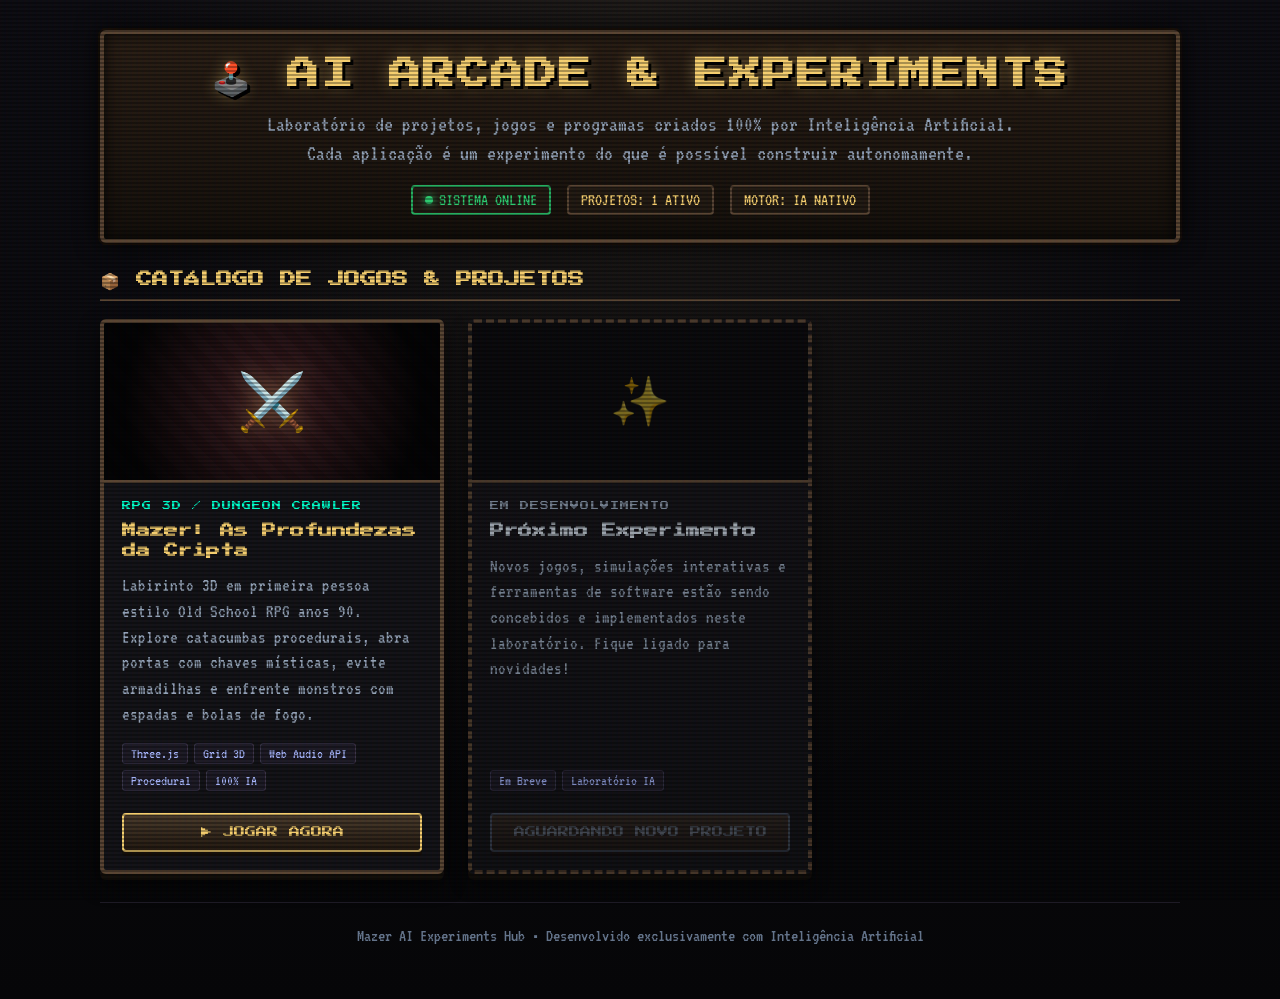
==== index.html @ 8337c311 "feat: Hub retro de projetos com IA" ====
<!DOCTYPE html>
<html lang="pt-BR">
<head>
    <meta charset="UTF-8">
    <meta name="viewport" content="width=device-width, initial-scale=1.0">
    <title>AI Arcade Lab | Hub de Projetos Feitos com IA</title>
    <link rel="preconnect" href="https://fonts.googleapis.com">
    <link rel="preconnect" href="https://fonts.gstatic.com" crossorigin>
    <link href="https://fonts.googleapis.com/css2?family=Press+Start+2P&family=VT323&display=swap" rel="stylesheet">
    <style>
        :root {
            --bg-dark: #0a0a0f;
            --card-bg: #141318;
            --border-bronze: #5a4533;
            --gold: #f7d070;
            --gold-bright: #ffd700;
            --cyan: #00ffcc;
            --red: #e74c3c;
            --text-main: #e2e8f0;
            --text-dim: #94a3b8;
        }

        * {
            box-sizing: border-box;
            margin: 0;
            padding: 0;
            user-select: none;
            -webkit-user-select: none;
        }

        body {
            background-color: var(--bg-dark);
            color: var(--text-main);
            font-family: 'VT323', monospace;
            font-size: 20px;
            min-height: 100vh;
            display: flex;
            flex-direction: column;
            align-items: center;
            position: relative;
            overflow-x: hidden;
            background-image: 
                radial-gradient(ellipse at 50% 0%, rgba(247, 208, 112, 0.08) 0%, transparent 60%),
                linear-gradient(180deg, #0e0d13 0%, #060608 100%);
        }

        .crt-scanlines {
            position: fixed;
            inset: 0;
            pointer-events: none;
            background: linear-gradient(rgba(18, 16, 16, 0) 50%, rgba(0, 0, 0, 0.3) 50%),
                        linear-gradient(90deg, rgba(255, 0, 0, 0.02), rgba(0, 255, 0, 0.01), rgba(0, 0, 255, 0.02));
            background-size: 100% 4px, 6px 100%;
            z-index: 999;
        }

        .container {
            width: 100%;
            max-width: 1120px;
            padding: 30px 20px;
            display: flex;
            flex-direction: column;
            gap: 28px;
            z-index: 10;
        }

        header {
            background: linear-gradient(180deg, #2b1f16 0%, #15100c 100%);
            border: 4px solid var(--border-bronze);
            border-radius: 6px;
            padding: 24px;
            box-shadow: 
                0 0 25px rgba(0, 0, 0, 0.9),
                inset 0 0 15px rgba(0, 0, 0, 0.8),
                0 0 0 2px #20140b;
            text-align: center;
            position: relative;
        }

        .hub-title {
            font-family: 'Press Start 2P', monospace;
            font-size: clamp(18px, 4vw, 32px);
            color: var(--gold);
            text-shadow: 3px 3px 0 #000, 0 0 15px rgba(247, 208, 112, 0.4);
            margin-bottom: 12px;
            letter-spacing: 2px;
        }

        .hub-subtitle {
            font-size: 22px;
            color: var(--text-dim);
            max-width: 780px;
            margin: 0 auto;
            line-height: 1.3;
        }

        .status-strip {
            margin-top: 18px;
            display: flex;
            justify-content: center;
            gap: 16px;
            flex-wrap: wrap;
            font-size: 18px;
        }

        .badge {
            background: #231b14;
            border: 2px solid var(--border-bronze);
            padding: 4px 12px;
            border-radius: 4px;
            color: var(--gold);
            display: inline-flex;
            align-items: center;
            gap: 6px;
        }

        .badge-online {
            border-color: #27ae60;
            color: #2ecc71;
        }

        .badge-online::before {
            content: '';
            width: 8px;
            height: 8px;
            background: #2ecc71;
            border-radius: 50%;
            display: inline-block;
            box-shadow: 0 0 8px #2ecc71;
        }

        .section-header {
            display: flex;
            align-items: center;
            justify-content: space-between;
            border-bottom: 2px solid var(--border-bronze);
            padding-bottom: 8px;
        }

        .section-title {
            font-family: 'Press Start 2P', monospace;
            font-size: 16px;
            color: var(--gold);
            display: flex;
            align-items: center;
            gap: 10px;
        }

        .projects-grid {
            display: grid;
            grid-template-columns: repeat(auto-fill, minmax(320px, 1fr));
            gap: 24px;
        }

        .project-card {
            background: var(--card-bg);
            border: 4px solid var(--border-bronze);
            border-radius: 6px;
            box-shadow: 0 6px 0 #120e0a, 0 10px 20px rgba(0, 0, 0, 0.6);
            display: flex;
            flex-direction: column;
            overflow: hidden;
            transition: transform 0.15s ease, border-color 0.15s ease, box-shadow 0.15s ease;
            position: relative;
        }

        .project-card:hover {
            transform: translateY(-4px);
            border-color: var(--gold);
            box-shadow: 0 10px 0 #120e0a, 0 0 20px rgba(247, 208, 112, 0.25);
        }

        .card-banner {
            height: 160px;
            background: #08080c;
            border-bottom: 3px solid var(--border-bronze);
            display: flex;
            align-items: center;
            justify-content: center;
            position: relative;
            overflow: hidden;
        }

        .card-banner-bg-dungeon {
            background: 
                radial-gradient(circle at center, rgba(231, 76, 60, 0.2) 0%, rgba(0,0,0,0.85) 80%),
                repeating-linear-gradient(45deg, #18151f, #18151f 10px, #121019 10px, #121019 20px);
            width: 100%;
            height: 100%;
            display: flex;
            align-items: center;
            justify-content: center;
            flex-direction: column;
            gap: 8px;
        }

        .banner-icon {
            font-size: 56px;
            filter: drop-shadow(0 0 12px rgba(247, 208, 112, 0.4));
            animation: pulse-icon 2.5s infinite ease-in-out;
        }

        @keyframes pulse-icon {
            0%, 100% { transform: scale(1); }
            50% { transform: scale(1.08); }
        }

        .card-body {
            padding: 18px;
            display: flex;
            flex-direction: column;
            flex: 1;
            gap: 12px;
        }

        .card-category {
            font-family: 'Press Start 2P', monospace;
            font-size: 9px;
            color: var(--cyan);
            letter-spacing: 1px;
            text-transform: uppercase;
        }

        .card-title {
            font-family: 'Press Start 2P', monospace;
            font-size: 14px;
            color: var(--gold);
            line-height: 1.4;
        }

        .card-desc {
            font-size: 19px;
            color: var(--text-dim);
            line-height: 1.35;
            flex: 1;
        }

        .tags-container {
            display: flex;
            flex-wrap: wrap;
            gap: 6px;
            margin-top: 4px;
        }

        .tag {
            font-size: 15px;
            background: #1e1b26;
            color: #a5b4fc;
            border: 1px solid #3b354d;
            padding: 2px 8px;
            border-radius: 3px;
        }

        .btn-launch {
            display: flex;
            align-items: center;
            justify-content: center;
            gap: 8px;
            margin-top: 10px;
            background: linear-gradient(180deg, #4a3b2c 0%, #241a12 100%);
            color: var(--gold);
            border: 2px solid var(--gold);
            padding: 12px;
            border-radius: 4px;
            text-decoration: none;
            font-family: 'Press Start 2P', monospace;
            font-size: 11px;
            box-shadow: 0 4px 0 #150f0a;
            cursor: pointer;
            transition: all 0.1s ease;
        }

        .btn-launch:hover {
            background: linear-gradient(180deg, #5e4a36 0%, #302217 100%);
            color: #ffffff;
            border-color: #ffffff;
            transform: translateY(2px);
            box-shadow: 0 2px 0 #150f0a;
        }

        .btn-launch:active {
            transform: translateY(4px);
            box-shadow: 0 0 0 #150f0a;
        }

        .card-coming-soon {
            opacity: 0.75;
            border-style: dashed;
        }

        .card-coming-soon:hover {
            border-color: var(--cyan);
            box-shadow: 0 6px 0 #120e0a, 0 0 15px rgba(0, 255, 204, 0.2);
        }

        .banner-icon-placeholder {
            font-size: 48px;
            opacity: 0.6;
        }

        footer {
            margin-top: auto;
            text-align: center;
            padding: 24px 12px;
            color: #64748b;
            font-size: 18px;
            border-top: 1px solid #1e1b26;
            width: 100%;
        }
    </style>
</head>
<body>
    <div class="crt-scanlines"></div>

    <div class="container">
        <header>
            <h1 class="hub-title">🕹️ AI ARCADE & EXPERIMENTS</h1>
            <p class="hub-subtitle">Laboratório de projetos, jogos e programas criados 100% por Inteligência Artificial. Cada aplicação é um experimento do que é possível construir autonomamente.</p>
            
            <div class="status-strip">
                <span class="badge badge-online">SISTEMA ONLINE</span>
                <span class="badge">PROJETOS: 1 ATIVO</span>
                <span class="badge">MOTOR: IA NATIVO</span>
            </div>
        </header>

        <main>
            <div class="section-header">
                <h2 class="section-title">📦 CATÁLOGO DE JOGOS & PROJETOS</h2>
            </div>

            <div class="projects-grid" style="margin-top: 18px;">
                <article class="project-card">
                    <div class="card-banner">
                        <div class="card-banner-bg-dungeon">
                            <span class="banner-icon">⚔️</span>
                        </div>
                    </div>
                    <div class="card-body">
                        <span class="card-category">RPG 3D / DUNGEON CRAWLER</span>
                        <h3 class="card-title">Mazer: As Profundezas da Cripta</h3>
                        <p class="card-desc">
                            Labirinto 3D em primeira pessoa estilo Old School RPG anos 90. Explore catacumbas procedurais, abra portas com chaves místicas, evite armadilhas e enfrente monstros com espadas e bolas de fogo.
                        </p>
                        <div class="tags-container">
                            <span class="tag">Three.js</span>
                            <span class="tag">Grid 3D</span>
                            <span class="tag">Web Audio API</span>
                            <span class="tag">Procedural</span>
                            <span class="tag">100% IA</span>
                        </div>
                        <a href="./3D Dungeon Crawler/index.html" class="btn-launch" id="launch-dungeon">
                            ▶ JOGAR AGORA
                        </a>
                    </div>
                </article>

                <article class="project-card card-coming-soon">
                    <div class="card-banner">
                        <span class="banner-icon-placeholder">✨</span>
                    </div>
                    <div class="card-body">
                        <span class="card-category" style="color: #94a3b8;">EM DESENVOLVIMENTO</span>
                        <h3 class="card-title" style="color: #cbd5e1;">Próximo Experimento</h3>
                        <p class="card-desc">
                            Novos jogos, simulações interativas e ferramentas de software estão sendo concebidos e implementados neste laboratório. Fique ligado para novidades!
                        </p>
                        <div class="tags-container">
                            <span class="tag">Em Breve</span>
                            <span class="tag">Laboratório IA</span>
                        </div>
                        <button class="btn-launch" style="opacity: 0.5; cursor: not-allowed; border-color: #64748b; color: #94a3b8;" disabled>
                            AGUARDANDO NOVO PROJETO
                        </button>
                    </div>
                </article>
            </div>
        </main>

        <footer>
            Mazer AI Experiments Hub • Desenvolvido exclusivamente com Inteligência Artificial
        </footer>
    </div>

    <script>
        const audioCtx = new (window.AudioContext || window.webkitAudioContext)();

        function playRetroBlip(freq = 440, duration = 0.06) {
            try {
                if (audioCtx.state === 'suspended') {
                    audioCtx.resume();
                }
                const osc = audioCtx.createOscillator();
                const gain = audioCtx.createGain();
                osc.type = 'triangle';
                osc.frequency.setValueAtTime(freq, audioCtx.currentTime);
                osc.frequency.exponentialRampToValueAtTime(freq * 1.5, audioCtx.currentTime + duration);
                gain.gain.setValueAtTime(0.1, audioCtx.currentTime);
                gain.gain.exponentialRampToValueAtTime(0.001, audioCtx.currentTime + duration);
                osc.connect(gain);
                gain.connect(audioCtx.destination);
                osc.start();
                osc.stop(audioCtx.currentTime + duration);
            } catch (e) {}
        }

        document.querySelectorAll('.btn-launch').forEach(btn => {
            btn.addEventListener('mouseenter', () => playRetroBlip(520, 0.04));
            btn.addEventListener('click', () => playRetroBlip(880, 0.08));
        });
    </script>
</body>
</html>
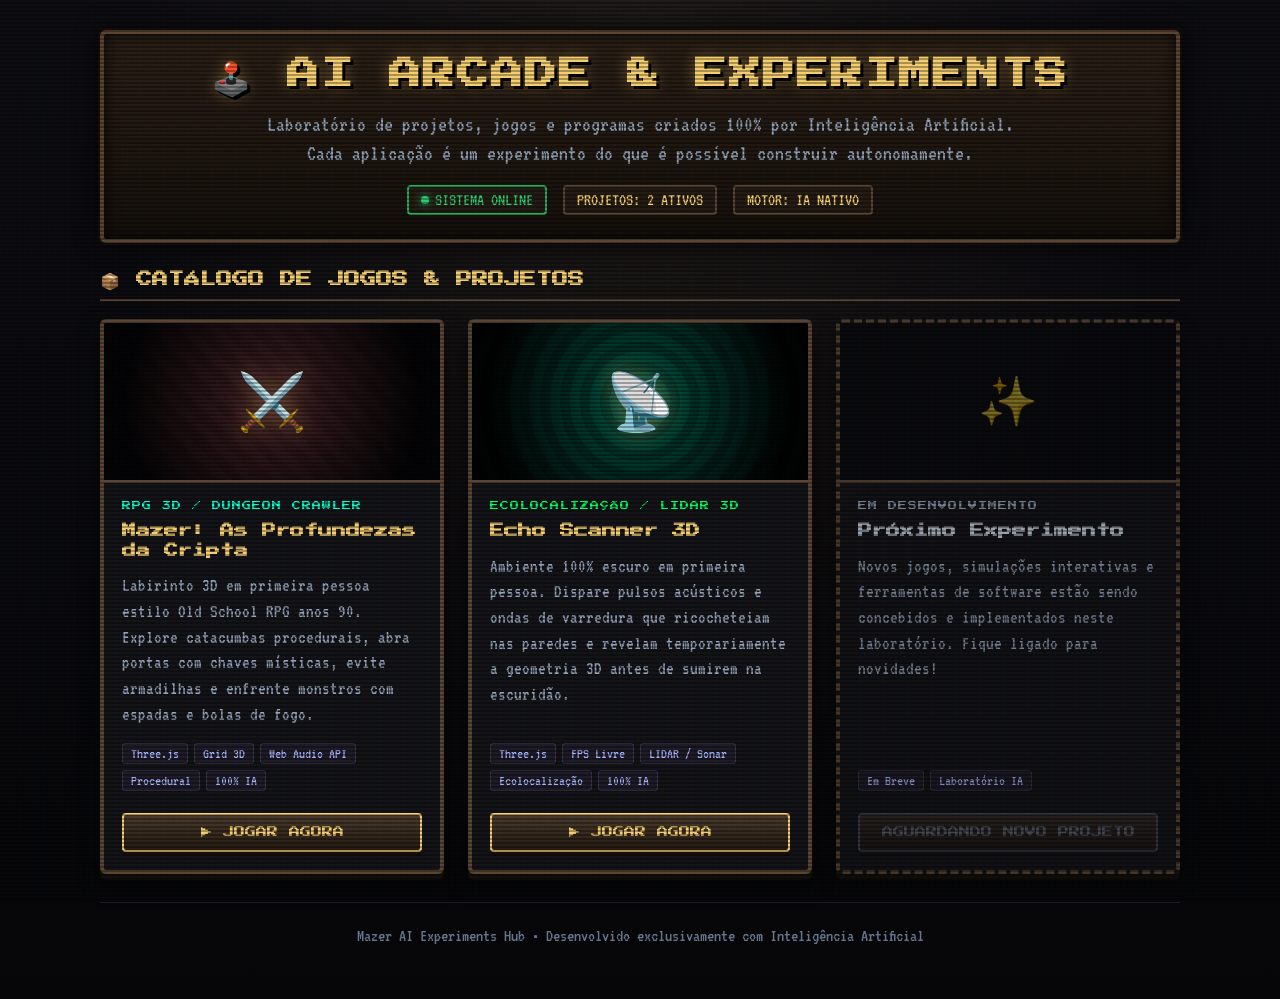
==== commit c0e95c34: "feat: add Echo Scanner 3D game, update arcade hub and README" ====
--- a/index.html
+++ b/index.html
@@ -194,6 +194,19 @@
             gap: 8px;
         }
 
+        .card-banner-bg-echo {
+            background: 
+                radial-gradient(circle at center, rgba(0, 255, 204, 0.25) 0%, rgba(0,0,0,0.9) 80%),
+                repeating-radial-gradient(circle, #001f18 0, #001f18 10px, #000806 10px, #000806 20px);
+            width: 100%;
+            height: 100%;
+            display: flex;
+            align-items: center;
+            justify-content: center;
+            flex-direction: column;
+            gap: 8px;
+        }
+
         .banner-icon {
             font-size: 56px;
             filter: drop-shadow(0 0 12px rgba(247, 208, 112, 0.4));
@@ -319,7 +332,7 @@
             
             <div class="status-strip">
                 <span class="badge badge-online">SISTEMA ONLINE</span>
-                <span class="badge">PROJETOS: 1 ATIVO</span>
+                <span class="badge">PROJETOS: 2 ATIVOS</span>
                 <span class="badge">MOTOR: IA NATIVO</span>
             </div>
         </header>
@@ -350,6 +363,31 @@
                             <span class="tag">100% IA</span>
                         </div>
                         <a href="./3D Dungeon Crawler/index.html" class="btn-launch" id="launch-dungeon">
+                            ▶ JOGAR AGORA
+                        </a>
+                    </div>
+                </article>
+
+                <article class="project-card">
+                    <div class="card-banner">
+                        <div class="card-banner-bg-echo">
+                            <span class="banner-icon" style="color: #00ffcc;">📡</span>
+                        </div>
+                    </div>
+                    <div class="card-body">
+                        <span class="card-category" style="color: #00ff66;">ECOLOCALIZAÇÃO / LIDAR 3D</span>
+                        <h3 class="card-title">Echo Scanner 3D</h3>
+                        <p class="card-desc">
+                            Ambiente 100% escuro em primeira pessoa. Dispare pulsos acústicos e ondas de varredura que ricocheteiam nas paredes e revelam temporariamente a geometria 3D antes de sumirem na escuridão.
+                        </p>
+                        <div class="tags-container">
+                            <span class="tag">Three.js</span>
+                            <span class="tag">FPS Livre</span>
+                            <span class="tag">LIDAR / Sonar</span>
+                            <span class="tag">Ecolocalização</span>
+                            <span class="tag">100% IA</span>
+                        </div>
+                        <a href="./Echo Scanner 3D/index.html" class="btn-launch" id="launch-echo">
                             ▶ JOGAR AGORA
                         </a>
                     </div>
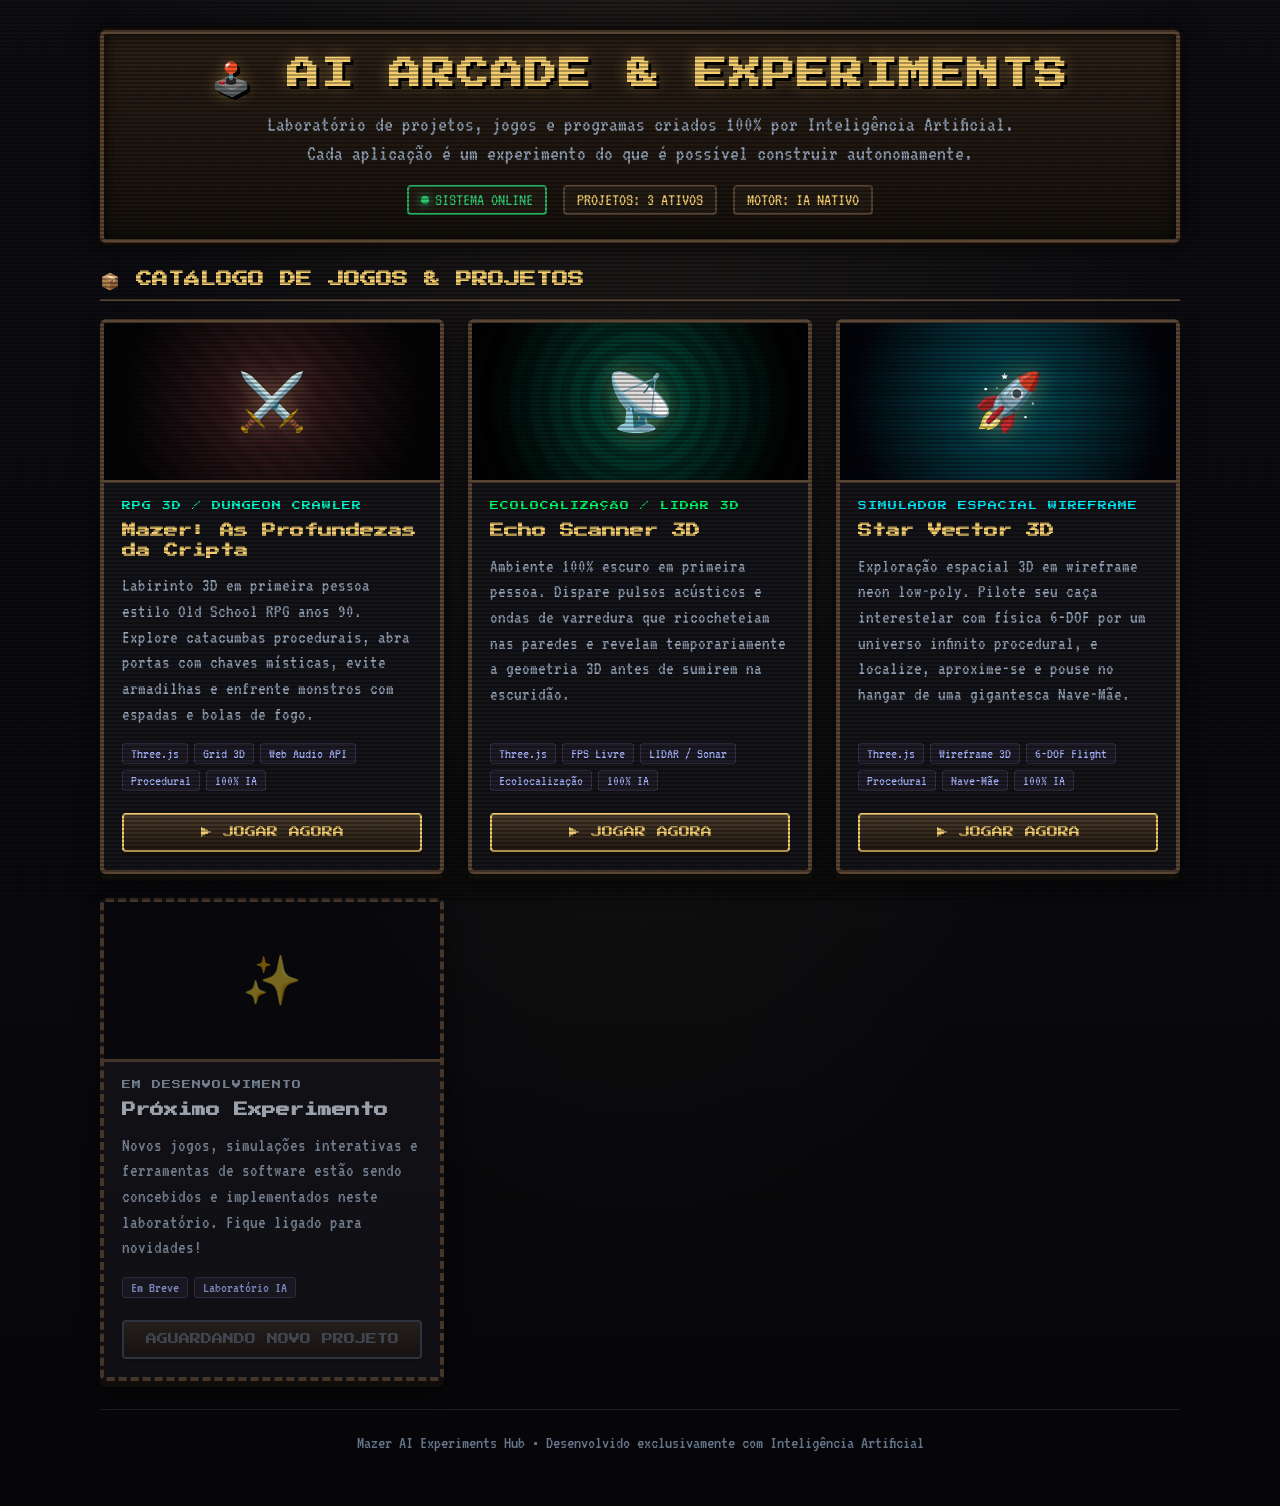
==== commit 523da5ea: "feat: add Star Vector 3D game with multi-grapple and Hanabi cluster missiles - Create Star Vector 3D" ====
--- a/index.html
+++ b/index.html
@@ -207,6 +207,19 @@
             gap: 8px;
         }
 
+        .card-banner-bg-vector {
+            background: 
+                radial-gradient(circle at center, rgba(0, 240, 255, 0.3) 0%, rgba(2, 2, 8, 0.95) 85%),
+                repeating-linear-gradient(0deg, #051020, #051020 12px, #020810 12px, #020810 24px);
+            width: 100%;
+            height: 100%;
+            display: flex;
+            align-items: center;
+            justify-content: center;
+            flex-direction: column;
+            gap: 8px;
+        }
+
         .banner-icon {
             font-size: 56px;
             filter: drop-shadow(0 0 12px rgba(247, 208, 112, 0.4));
@@ -332,7 +345,7 @@
             
             <div class="status-strip">
                 <span class="badge badge-online">SISTEMA ONLINE</span>
-                <span class="badge">PROJETOS: 2 ATIVOS</span>
+                <span class="badge">PROJETOS: 3 ATIVOS</span>
                 <span class="badge">MOTOR: IA NATIVO</span>
             </div>
         </header>
@@ -388,6 +401,32 @@
                             <span class="tag">100% IA</span>
                         </div>
                         <a href="./Echo Scanner 3D/index.html" class="btn-launch" id="launch-echo">
+                            ▶ JOGAR AGORA
+                        </a>
+                    </div>
+                </article>
+
+                <article class="project-card">
+                    <div class="card-banner">
+                        <div class="card-banner-bg-vector">
+                            <span class="banner-icon" style="color: #00f0ff;">🚀</span>
+                        </div>
+                    </div>
+                    <div class="card-body">
+                        <span class="card-category" style="color: #00f0ff;">SIMULADOR ESPACIAL WIREFRAME</span>
+                        <h3 class="card-title">Star Vector 3D</h3>
+                        <p class="card-desc">
+                            Exploração espacial 3D em wireframe neon low-poly. Pilote seu caça interestelar com física 6-DOF por um universo infinito procedural, e localize, aproxime-se e pouse no hangar de uma gigantesca Nave-Mãe.
+                        </p>
+                        <div class="tags-container">
+                            <span class="tag">Three.js</span>
+                            <span class="tag">Wireframe 3D</span>
+                            <span class="tag">6-DOF Flight</span>
+                            <span class="tag">Procedural</span>
+                            <span class="tag">Nave-Mãe</span>
+                            <span class="tag">100% IA</span>
+                        </div>
+                        <a href="./Star Vector 3D/index.html" class="btn-launch" id="launch-vector">
                             ▶ JOGAR AGORA
                         </a>
                     </div>
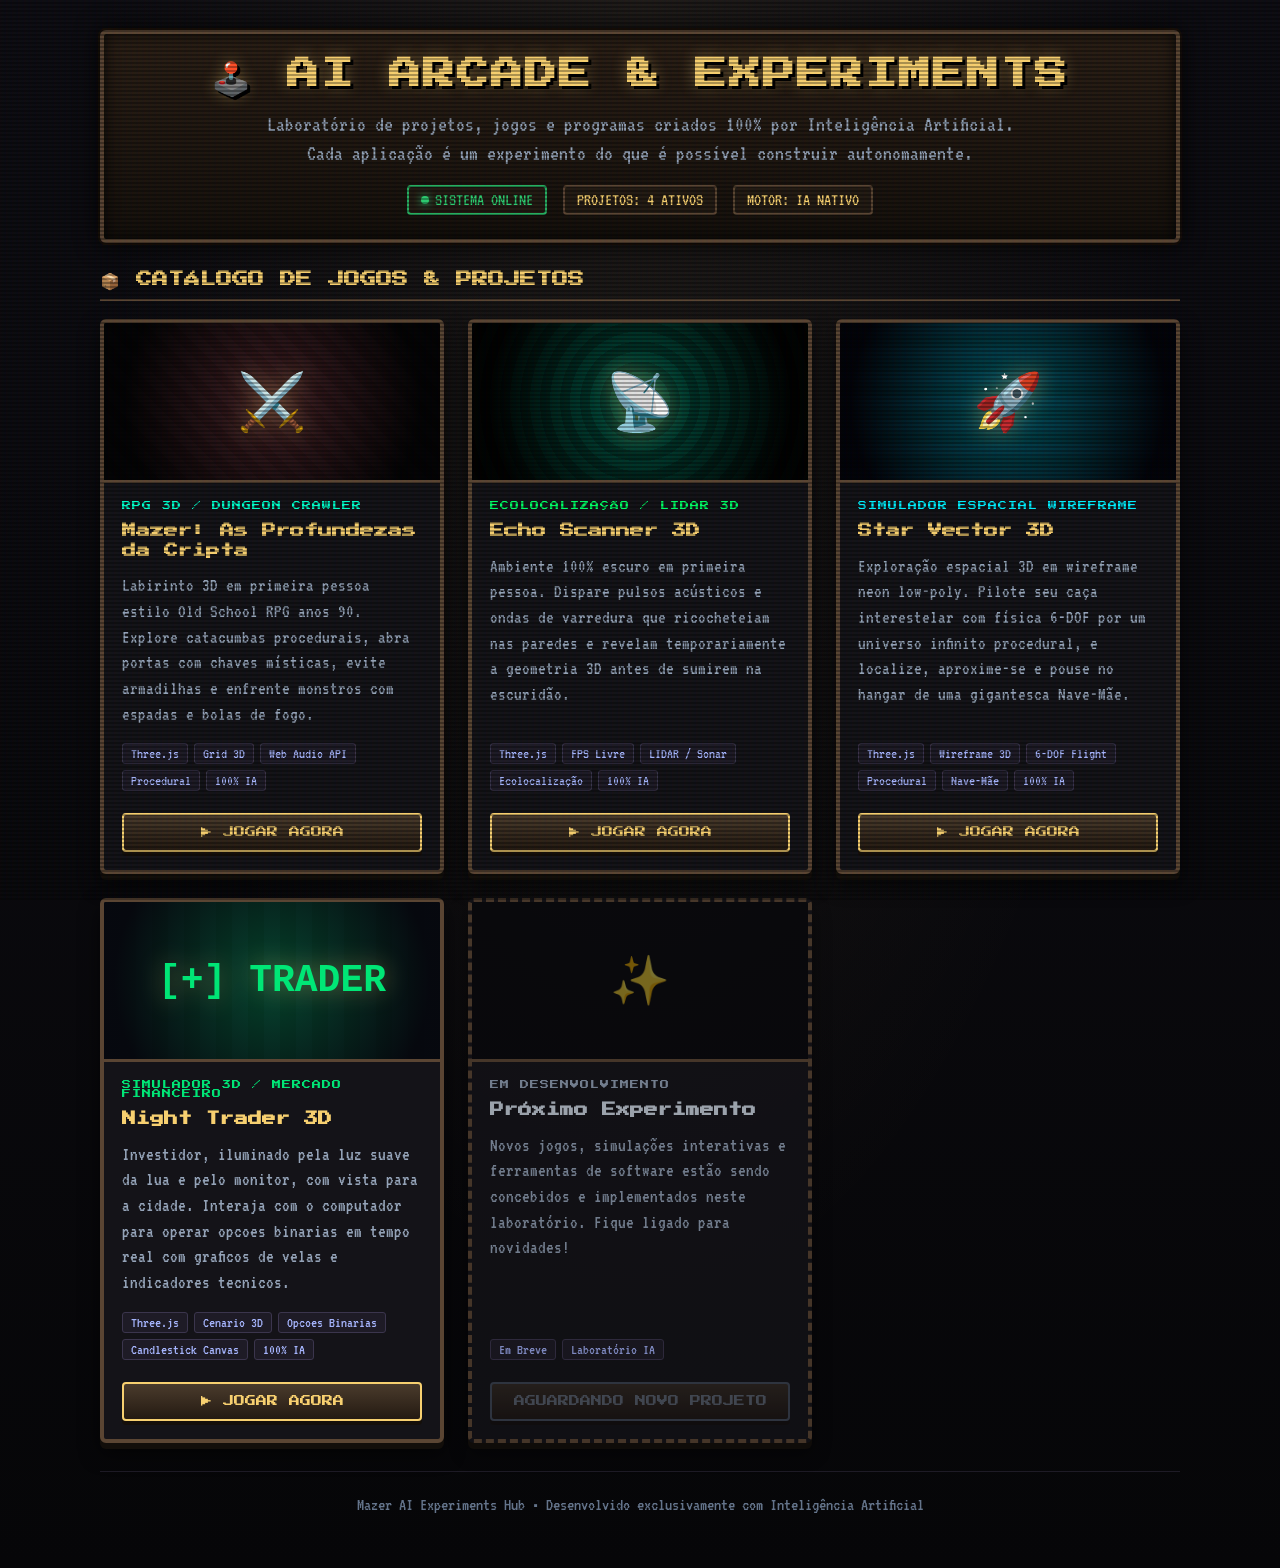
==== commit 03a099ba: "feat: release Night Trader 3D v0.1" ====
--- a/index.html
+++ b/index.html
@@ -220,6 +220,19 @@
             gap: 8px;
         }
 
+        .card-banner-bg-trader {
+            background: 
+                radial-gradient(circle at center, rgba(0, 230, 118, 0.25) 0%, rgba(6, 8, 14, 0.95) 85%),
+                repeating-linear-gradient(90deg, #090e18, #090e18 16px, #060910 16px, #060910 32px);
+            width: 100%;
+            height: 100%;
+            display: flex;
+            align-items: center;
+            justify-content: center;
+            flex-direction: column;
+            gap: 8px;
+        }
+
         .banner-icon {
             font-size: 56px;
             filter: drop-shadow(0 0 12px rgba(247, 208, 112, 0.4));
@@ -345,7 +358,7 @@
             
             <div class="status-strip">
                 <span class="badge badge-online">SISTEMA ONLINE</span>
-                <span class="badge">PROJETOS: 3 ATIVOS</span>
+                <span class="badge">PROJETOS: 4 ATIVOS</span>
                 <span class="badge">MOTOR: IA NATIVO</span>
             </div>
         </header>
@@ -427,6 +440,31 @@
                             <span class="tag">100% IA</span>
                         </div>
                         <a href="./Star Vector 3D/index.html" class="btn-launch" id="launch-vector">
+                            ▶ JOGAR AGORA
+                        </a>
+                    </div>
+                </article>
+
+                <article class="project-card">
+                    <div class="card-banner">
+                        <div class="card-banner-bg-trader">
+                            <span class="banner-icon" style="color: #00e676; font-size: 38px; font-weight: bold; font-family: monospace;">[+] TRADER</span>
+                        </div>
+                    </div>
+                    <div class="card-body">
+                        <span class="card-category" style="color: #00e676;">SIMULADOR 3D / MERCADO FINANCEIRO</span>
+                        <h3 class="card-title">Night Trader 3D</h3>
+                        <p class="card-desc">
+                            Investidor, iluminado pela luz suave da lua e pelo monitor, com vista para a cidade. Interaja com o computador para operar opcoes binarias em tempo real com graficos de velas e indicadores tecnicos.
+                        </p>
+                        <div class="tags-container">
+                            <span class="tag">Three.js</span>
+                            <span class="tag">Cenario 3D</span>
+                            <span class="tag">Opcoes Binarias</span>
+                            <span class="tag">Candlestick Canvas</span>
+                            <span class="tag">100% IA</span>
+                        </div>
+                        <a href="./Night Trader 3D/index.html" class="btn-launch" id="launch-trader">
                             ▶ JOGAR AGORA
                         </a>
                     </div>
